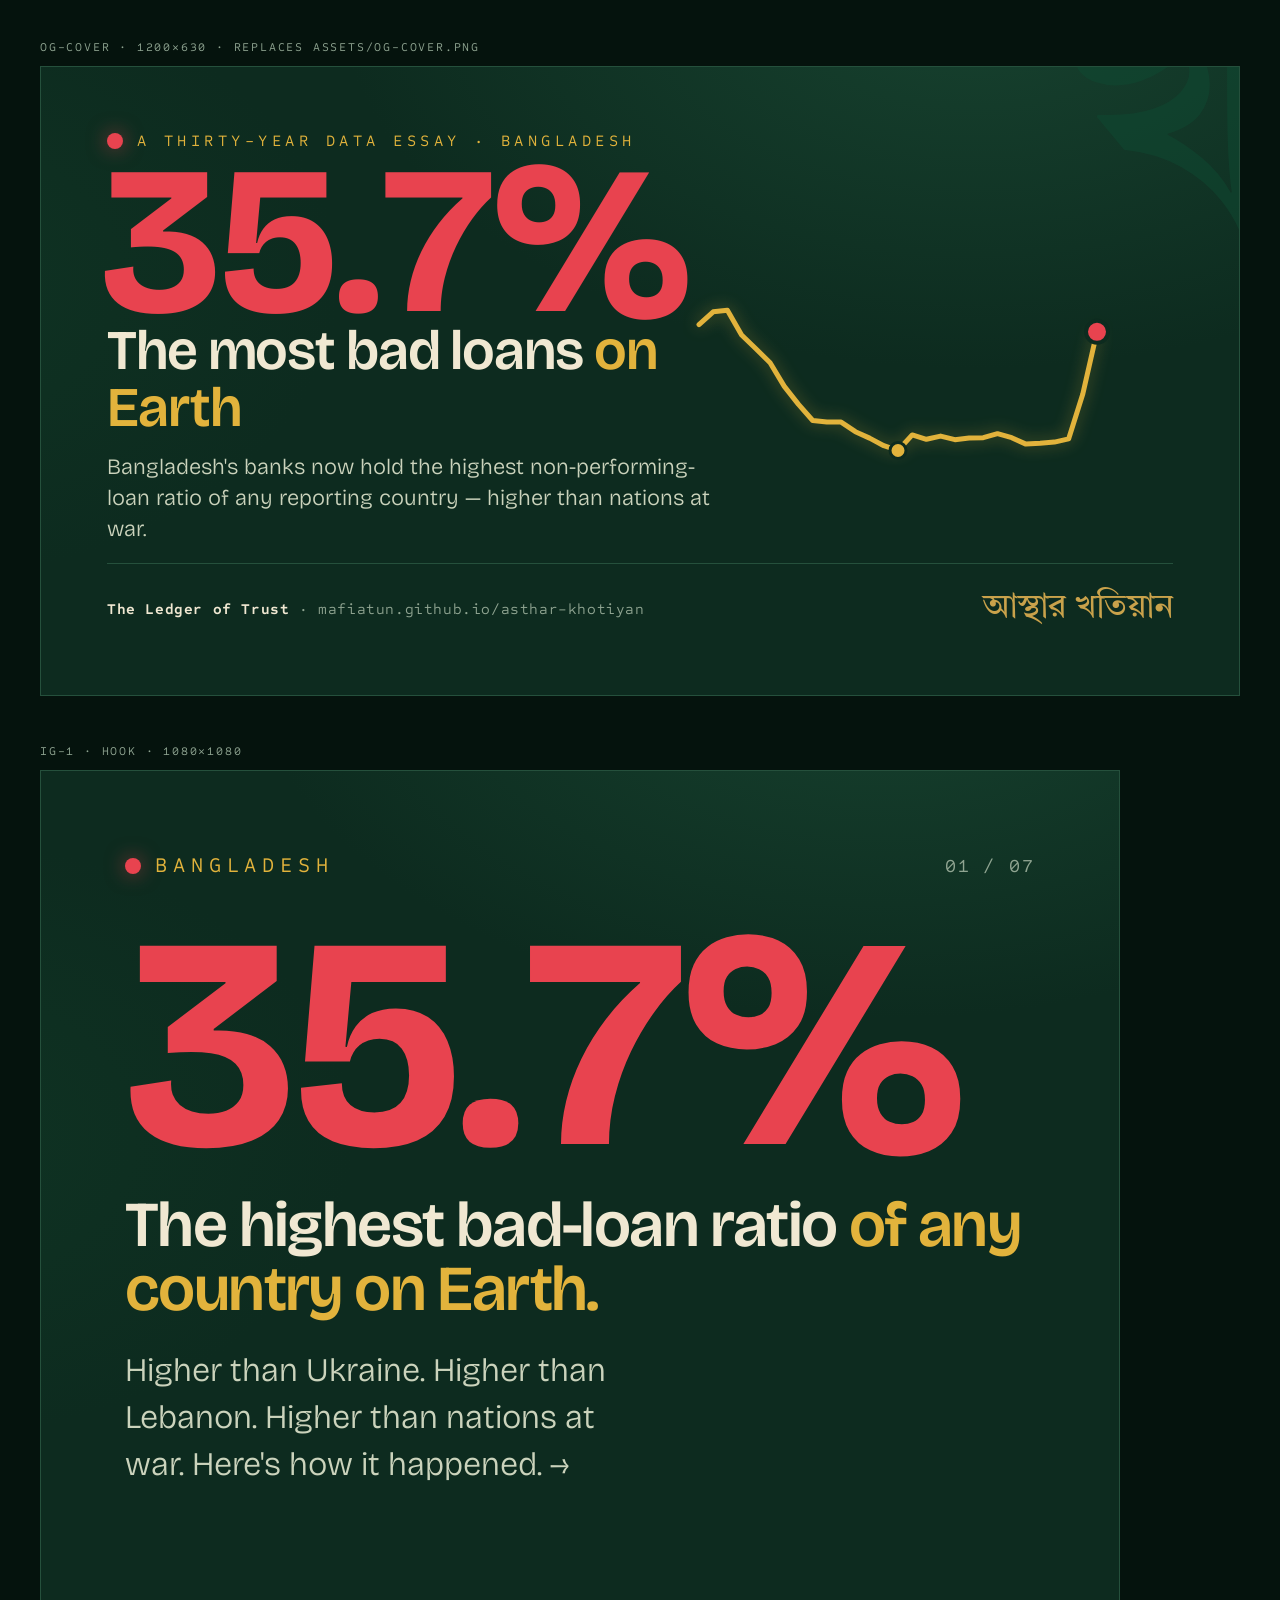
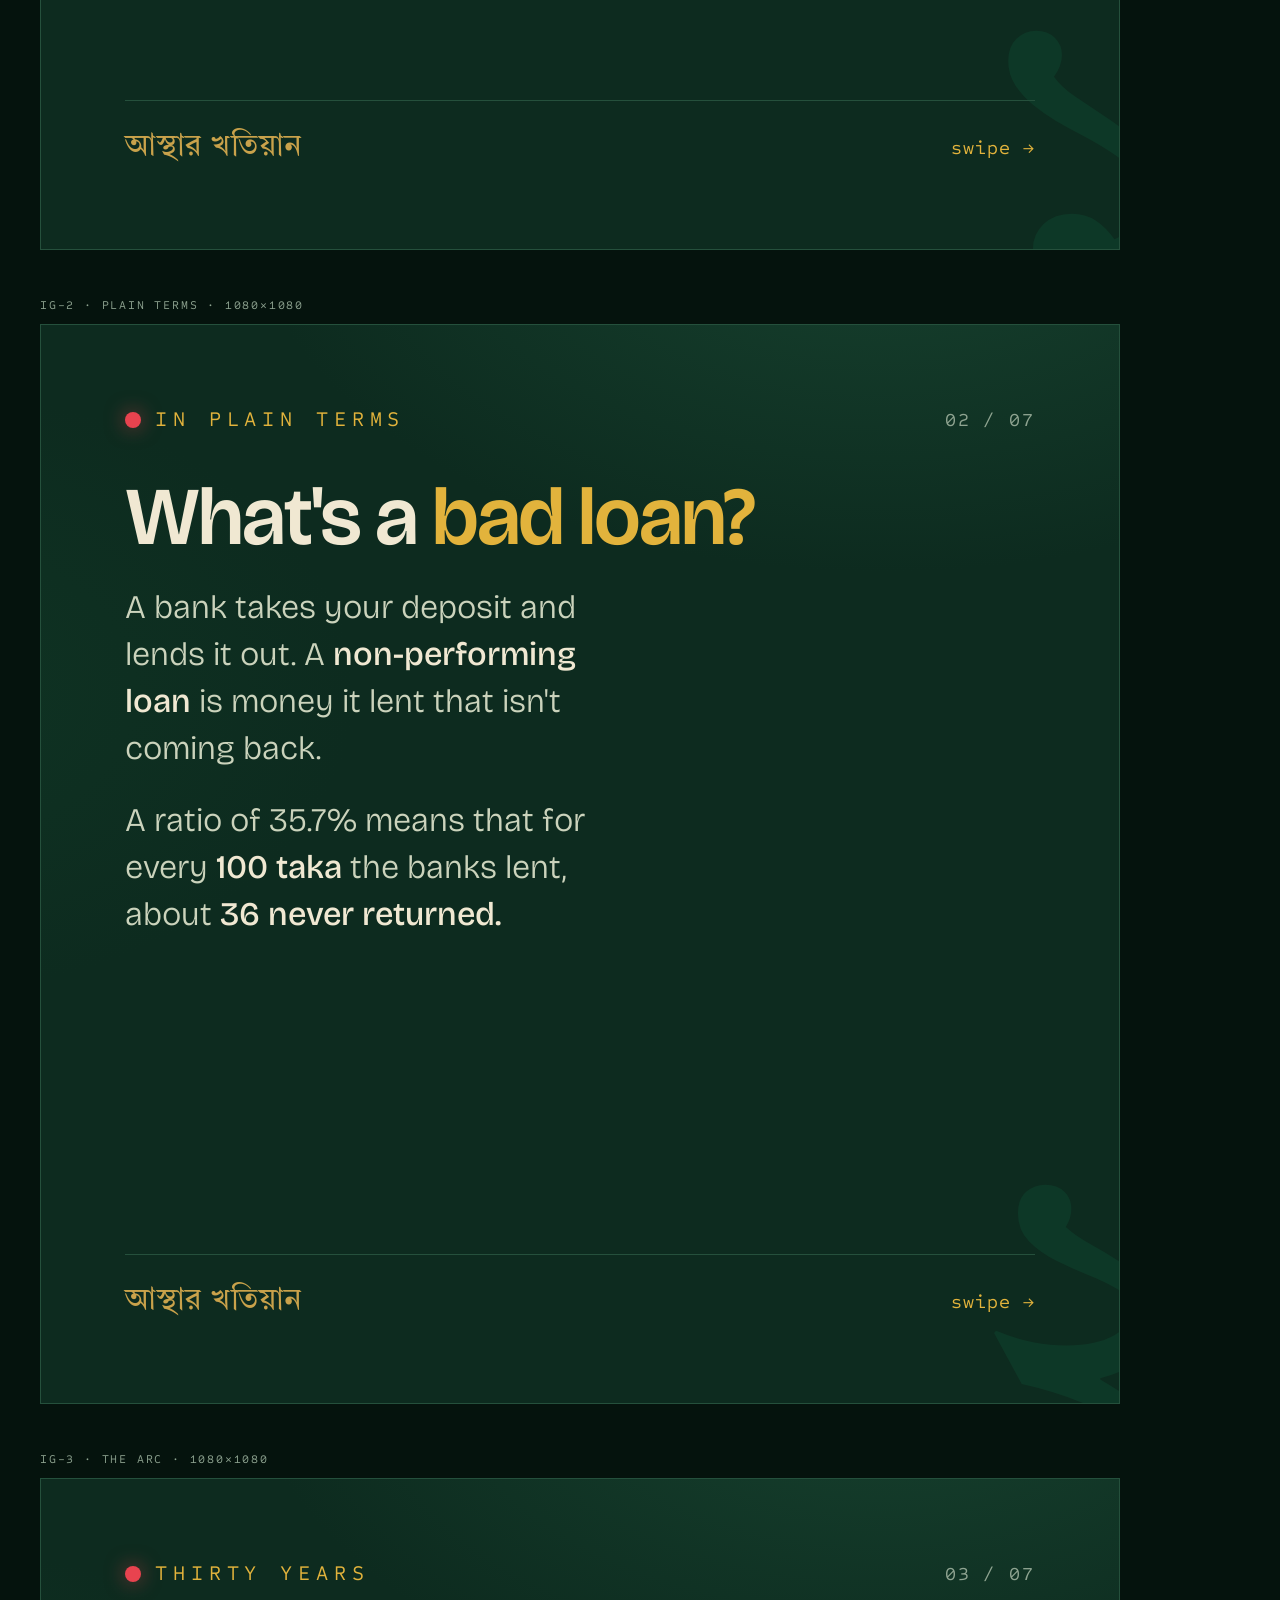
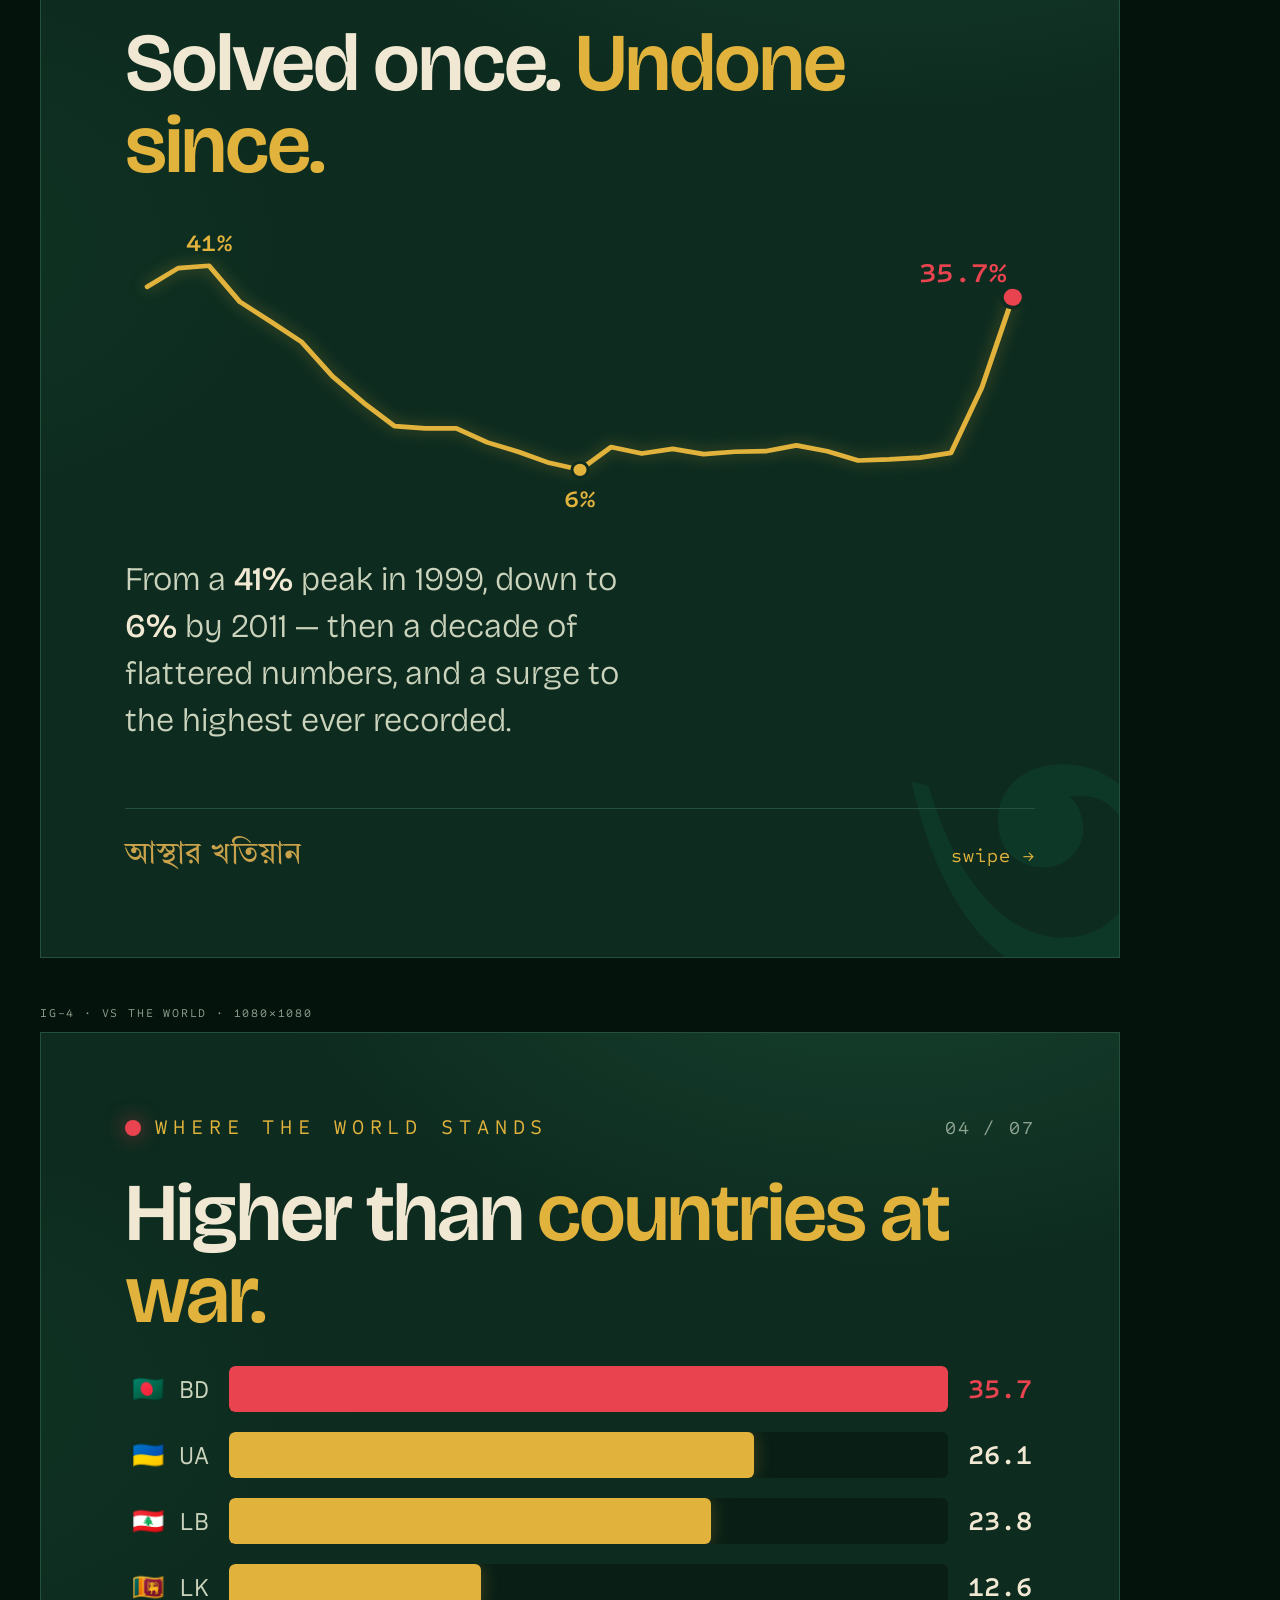
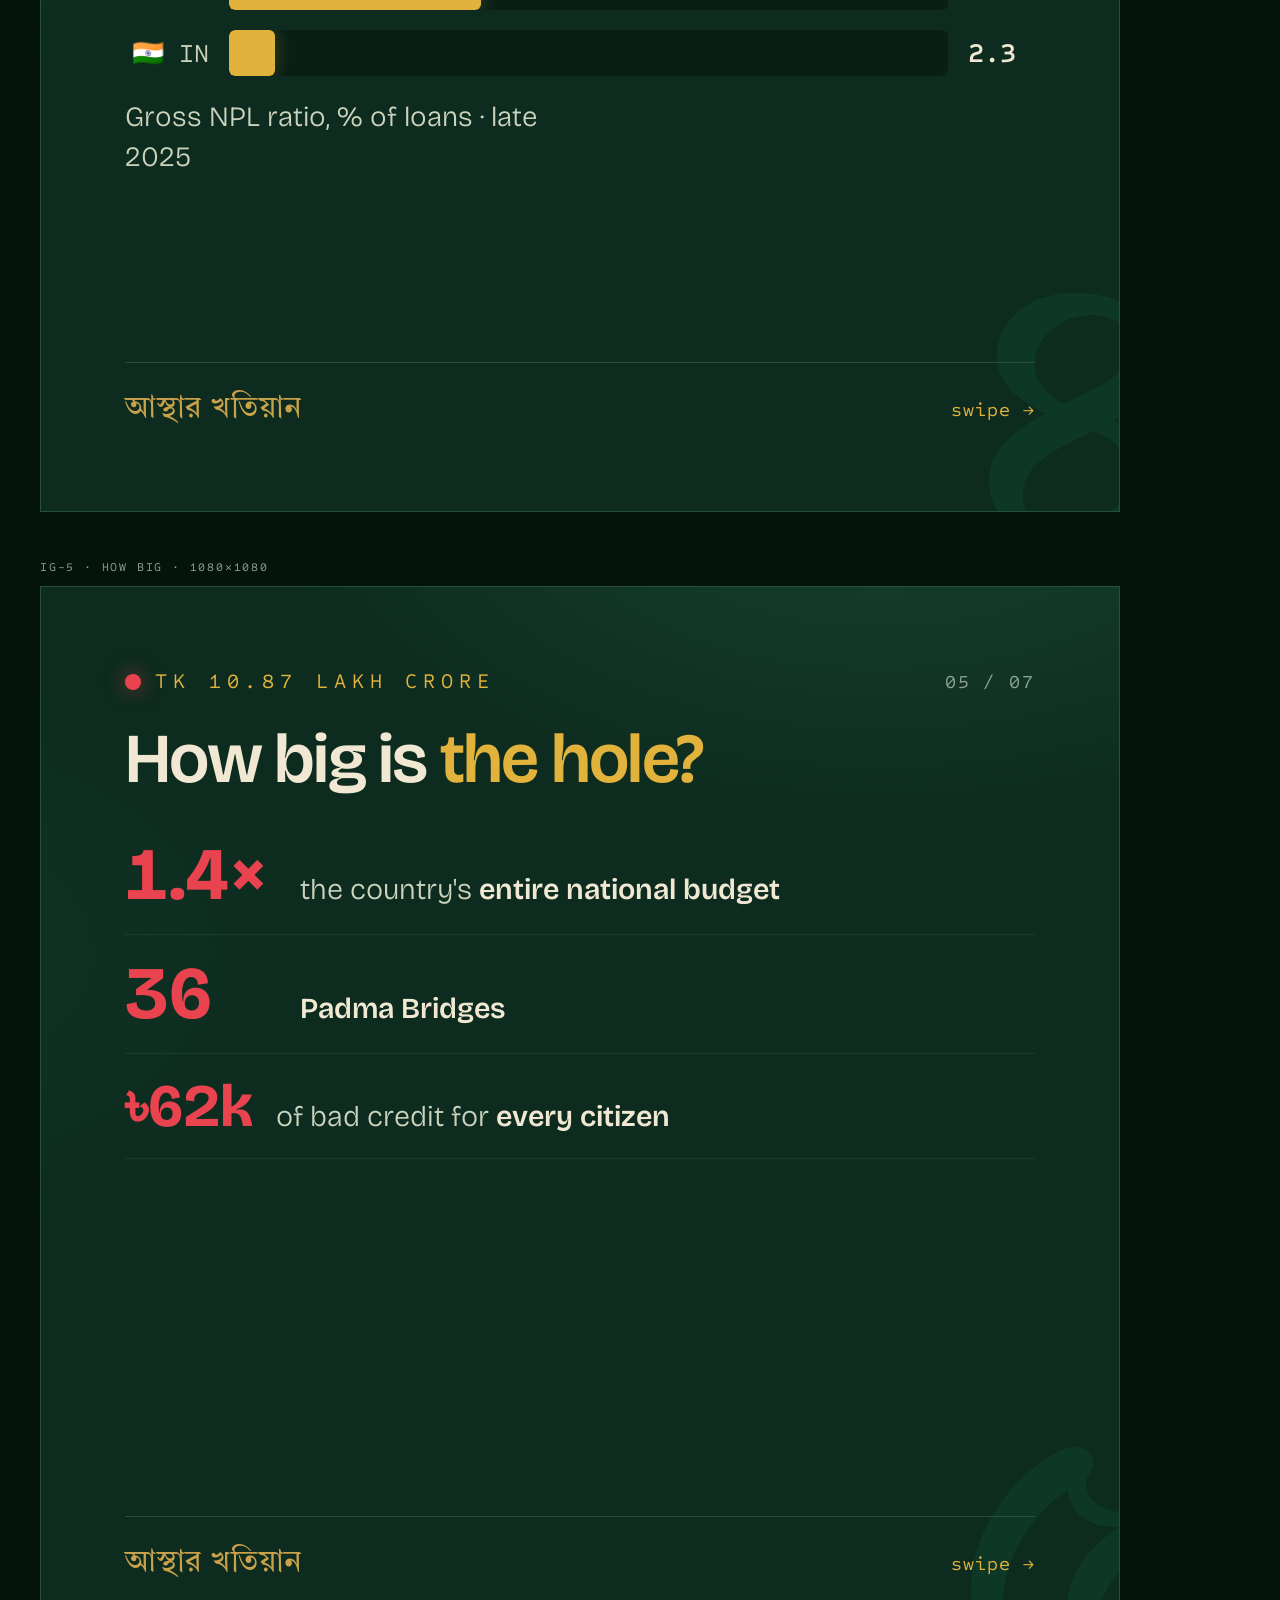
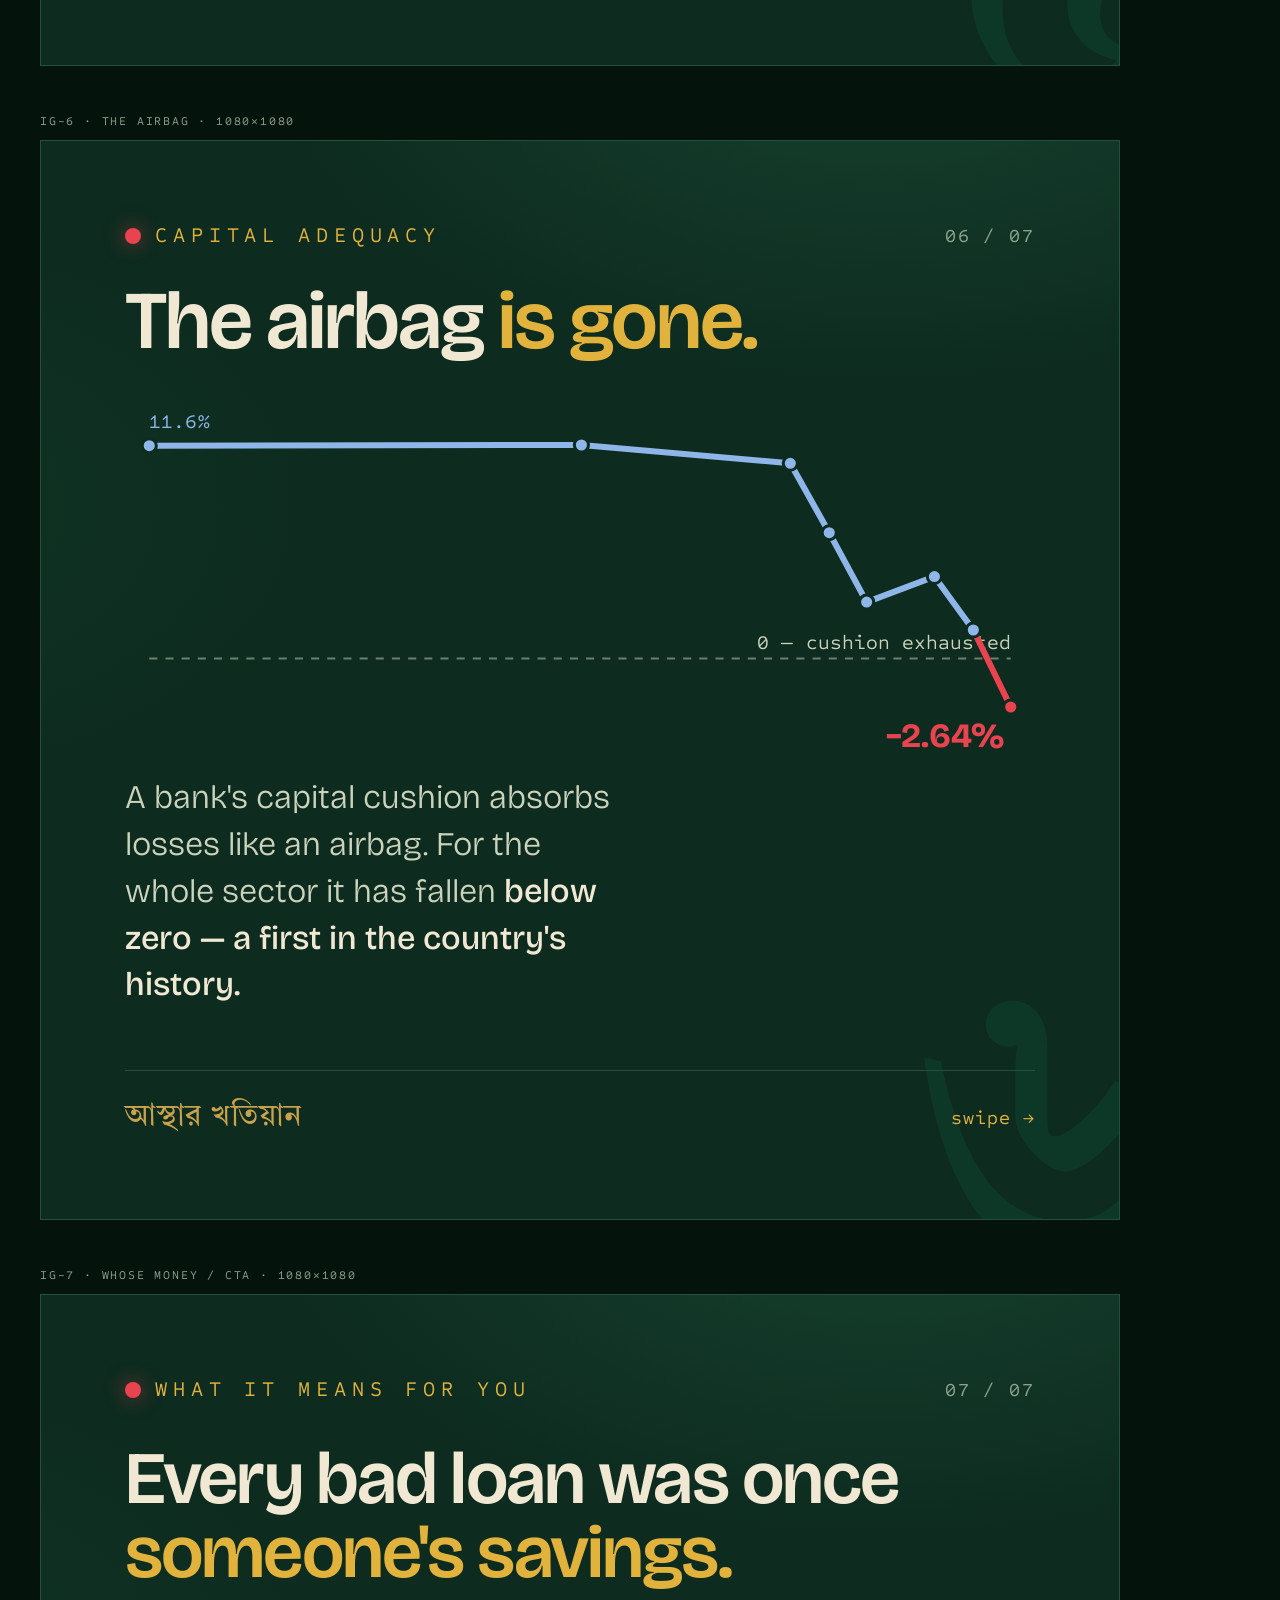
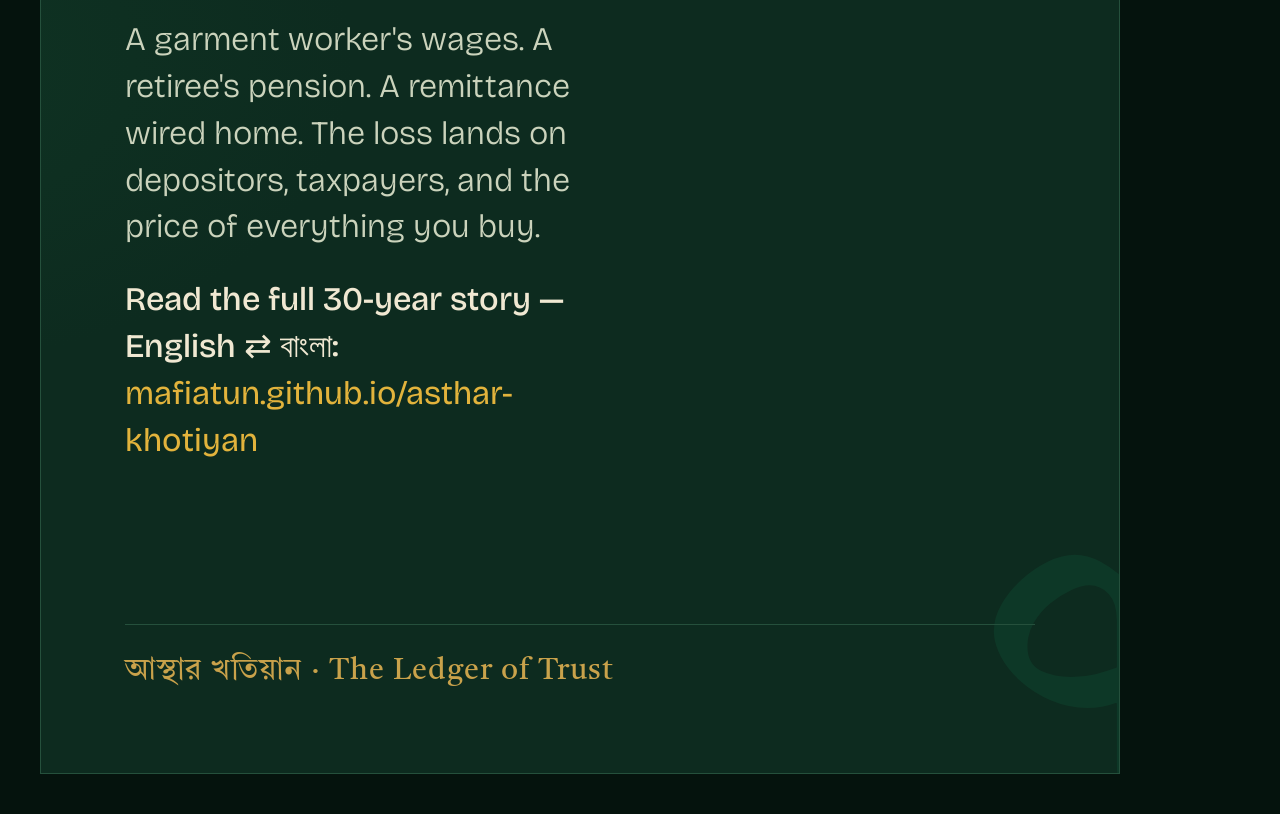
==== social/share-kit.html @ 8d89ab2c "Make the essay shareable: shock hook, human stakes, and a social kit Add a viral top layer over the " ====
<!DOCTYPE html>
<html lang="en">
<head>
<meta charset="UTF-8" />
<meta name="viewport" content="width=device-width, initial-scale=1.0" />
<title>Share kit · The Ledger of Trust</title>
<link rel="preconnect" href="https://fonts.googleapis.com" />
<link rel="preconnect" href="https://fonts.gstatic.com" crossorigin />
<link href="https://fonts.googleapis.com/css2?family=Bricolage+Grotesque:opsz,wght@12..96,300;12..96,400;12..96,500;12..96,600;12..96,700&family=Sometype+Mono:wght@400;500;600&family=Tiro+Bangla&family=Hind+Siliguri:wght@300;400;500;600;700&display=swap" rel="stylesheet" />
<style>
  :root{
    --field:#0D2B1F; --field-2:#0A2318; --field-3:#133A29;
    --hair:#25503C; --hair-2:#1A3C2C;
    --cream:#F0E8D2; --cream-2:#CBD3BC; --dim:#8FA491;
    --gold:#E2B33C; --gold-2:#C9A24B; --red:#E8434F; --red-deep:#C4212F; --blue:#8FB6E8;
  }
  *{box-sizing:border-box;margin:0;padding:0}
  body{background:#05130D;color:var(--cream);font-family:'Bricolage Grotesque',system-ui,sans-serif;padding:40px;display:flex;flex-wrap:wrap;gap:48px;align-items:flex-start}
  .board{display:flex;flex-direction:column;gap:12px}
  .board .cap{font-family:'Sometype Mono',monospace;font-size:12px;letter-spacing:.15em;text-transform:uppercase;color:var(--dim)}

  /* ---- shared card surface ---- */
  .card{
    position:relative;overflow:hidden;color:var(--cream);
    background:
      radial-gradient(1100px 650px at 78% -12%, #17422F 0%, transparent 58%),
      radial-gradient(820px 560px at -12% 34%, #0F3323 0%, transparent 54%),
      var(--field);
    border:1px solid var(--hair);
  }
  .card .bn-ghost{
    position:absolute;font-family:'Tiro Bangla',serif;color:#0F4A32;opacity:.5;
    white-space:nowrap;pointer-events:none;user-select:none;z-index:0;
  }
  .card .inner{position:relative;z-index:1;height:100%;display:flex;flex-direction:column}
  .disc{width:16px;height:16px;border-radius:50%;background:var(--red);box-shadow:0 0 20px rgba(232,67,79,.6);flex:none}
  .kick{font-family:'Sometype Mono',monospace;letter-spacing:.28em;text-transform:uppercase;color:var(--gold);display:flex;align-items:center;gap:14px}
  .brandline{font-family:'Sometype Mono',monospace;color:var(--dim);letter-spacing:.06em}
  .brandline b{color:var(--cream-2);font-weight:500}
  .bn{font-family:'Tiro Bangla',serif;color:var(--gold-2)}
  b.g{color:var(--gold);font-weight:600}
  b.r{color:var(--red);font-weight:600}

  /* ================= OG COVER 1200x630 ================= */
  #og{width:1200px;height:630px;padding:64px 66px}
  #og .bn-ghost{font-size:340px;right:-40px;top:-90px;line-height:1}
  #og .kick{font-size:16px}
  #og .og-num{font-weight:700;font-size:210px;line-height:.82;color:var(--red);font-variant-numeric:tabular-nums;letter-spacing:-.02em;margin:6px 0 -6px -6px}
  #og h1{font-weight:600;font-size:56px;line-height:1.02;letter-spacing:-.02em;max-width:16ch}
  #og h1 em{font-style:normal;color:var(--gold)}
  #og .og-sub{font-size:22px;color:var(--cream-2);font-weight:300;max-width:44ch;margin-top:16px;line-height:1.4}
  #og .og-foot{margin-top:auto;display:flex;align-items:center;justify-content:space-between;gap:20px;padding-top:22px;border-top:1px solid var(--hair)}
  #og .og-foot .l{font-family:'Sometype Mono',monospace;font-size:15px;color:var(--dim);letter-spacing:.04em}
  #og .og-foot .l b{color:var(--cream)}
  #og .og-foot .bn{font-size:34px}

  /* mini sparkline used on OG + a carousel card */
  .spark{width:100%;height:100%}
  .spark .ln{fill:none;stroke:var(--gold);stroke-width:5;stroke-linejoin:round;stroke-linecap:round;filter:drop-shadow(0 0 8px rgba(226,179,60,.4))}
  .spark .pk{fill:var(--red);stroke:var(--field);stroke-width:4}
  .spark .lo{fill:var(--gold);stroke:var(--field);stroke-width:3}
  .spark .plab{font-family:'Sometype Mono',monospace;font-weight:600}

  /* ================= IG CAROUSEL 1080x1080 ================= */
  .sq{width:1080px;height:1080px;padding:82px 84px}
  .sq .inner{gap:0}
  .sq .bn-ghost{font-size:420px;right:-70px;bottom:-140px;line-height:1;opacity:.42}
  .sq .kick{font-size:21px}
  .sq .idx{margin-left:auto;font-family:'Sometype Mono',monospace;font-size:19px;color:var(--dim);letter-spacing:.1em}
  .sq h2{font-weight:600;font-size:82px;line-height:1.0;letter-spacing:-.025em;margin-top:30px}
  .sq h2 em{font-style:normal;color:var(--gold)}
  .sq p{font-size:33px;line-height:1.42;color:var(--cream-2);font-weight:300;margin-top:26px;max-width:24ch}
  .sq p b{color:var(--cream);font-weight:500}
  .sq .foot{margin-top:auto;display:flex;align-items:center;gap:16px;padding-top:26px;border-top:1px solid var(--hair);font-family:'Sometype Mono',monospace;font-size:19px;color:var(--dim);letter-spacing:.05em}
  .sq .foot .bn{font-family:'Tiro Bangla',serif;font-size:30px;color:var(--gold-2)}
  .sq .foot .sw{margin-left:auto;color:var(--gold)}
  .huge{font-weight:700;font-variant-numeric:tabular-nums;color:var(--red);line-height:.85;letter-spacing:-.02em}

  /* stat rows for the "how big" + bars cards */
  .statrow{display:flex;align-items:baseline;gap:22px;padding:22px 0;border-bottom:1px solid var(--hair-2)}
  .statrow .v{font-weight:700;font-size:74px;color:var(--red);font-variant-numeric:tabular-nums;line-height:1;min-width:3.4ch}
  .statrow .t{font-size:29px;color:var(--cream-2);line-height:1.3;font-weight:300}
  .statrow .t b{color:var(--cream);font-weight:600}

  .bars{margin-top:30px;display:flex;flex-direction:column;gap:20px}
  .bar{display:flex;align-items:center;gap:20px}
  .bar .nm{width:5.6ch;font-family:'Sometype Mono',monospace;font-size:26px;color:var(--cream-2);text-align:right}
  .bar .track{flex:1;height:46px;background:rgba(0,0,0,.28);border-radius:6px;overflow:hidden}
  .bar .fill{display:block;height:100%;border-radius:6px;background:var(--gold);box-shadow:0 0 18px rgba(226,179,60,.25)}
  .bar.bd .fill{background:var(--red);box-shadow:0 0 20px rgba(232,67,79,.4)}
  .bar .pv{font-family:'Sometype Mono',monospace;font-weight:600;font-size:28px;width:4.2ch}
  .bar.bd .pv{color:var(--red)}

  /* CRAR "airbag" card */
  .crar-wrap{margin-top:34px;position:relative;height:360px}
  .crar-wrap svg{width:100%;height:100%}
  .crar-wrap .zl{stroke:var(--cream-2);stroke-width:2;stroke-dasharray:8 8;opacity:.5}
  .crar-wrap .cl{fill:none;stroke:var(--blue);stroke-width:6;stroke-linejoin:round;stroke-linecap:round}
  .crar-wrap .neg{fill:none;stroke:var(--red);stroke-width:6;stroke-linejoin:round;stroke-linecap:round}
  .crar-wrap .d{fill:var(--blue);stroke:var(--field);stroke-width:3}
  .crar-wrap .dn{fill:var(--red);stroke:var(--field);stroke-width:3}
</style>
</head>
<body>

<!-- ============================ OG COVER ============================ -->
<div class="board">
  <div class="cap">og-cover · 1200×630 · replaces assets/og-cover.png</div>
  <div class="card" id="og">
    <div class="bn-ghost" aria-hidden="true">খ</div>
    <div class="inner">
      <div class="kick"><span class="disc"></span>A thirty-year data essay · Bangladesh</div>
      <div class="og-num">35.7%</div>
      <h1>The most bad loans <em>on Earth</em></h1>
      <div class="og-sub">Bangladesh's banks now hold the highest non-performing-loan ratio of any reporting country — higher than nations at war.</div>
      <div style="position:absolute;right:60px;top:150px;width:430px;height:210px">
        <svg class="spark" id="ogspark" viewBox="0 0 430 210" preserveAspectRatio="none"></svg>
      </div>
      <div class="og-foot">
        <div class="l"><b>The Ledger of Trust</b> · mafiatun.github.io/asthar-khotiyan</div>
        <div class="bn">আস্থার খতিয়ান</div>
      </div>
    </div>
  </div>
</div>

<!-- ============================ IG CAROUSEL ============================ -->
<!-- 1 · HOOK -->
<div class="board">
  <div class="cap">ig-1 · hook · 1080×1080</div>
  <div class="card sq" data-ig="1">
    <div class="bn-ghost" aria-hidden="true">১</div>
    <div class="inner">
      <div class="kick"><span class="disc"></span>Bangladesh<span class="idx">01 / 07</span></div>
      <div class="huge" style="font-size:300px;margin-top:40px">35.7%</div>
      <h2 style="font-size:64px;margin-top:20px">The highest bad-loan ratio <em>of any country on Earth.</em></h2>
      <p>Higher than Ukraine. Higher than Lebanon. Higher than nations at war. Here's how it happened. →</p>
      <div class="foot"><span class="bn">আস্থার খতিয়ান</span><span class="sw">swipe →</span></div>
    </div>
  </div>
</div>

<!-- 2 · WHAT IS IT -->
<div class="board">
  <div class="cap">ig-2 · plain terms · 1080×1080</div>
  <div class="card sq" data-ig="2">
    <div class="bn-ghost" aria-hidden="true">২</div>
    <div class="inner">
      <div class="kick"><span class="disc"></span>In plain terms<span class="idx">02 / 07</span></div>
      <h2 style="margin-top:44px">What's a <em>bad loan?</em></h2>
      <p>A bank takes your deposit and lends it out. A <b>non-performing loan</b> is money it lent that isn't coming back.</p>
      <p>A ratio of 35.7% means that for every <b>100 taka</b> the banks lent, about <b>36 never returned.</b></p>
      <div class="foot"><span class="bn">আস্থার খতিয়ান</span><span class="sw">swipe →</span></div>
    </div>
  </div>
</div>

<!-- 3 · THE 30-YEAR ARC -->
<div class="board">
  <div class="cap">ig-3 · the arc · 1080×1080</div>
  <div class="card sq" data-ig="3">
    <div class="bn-ghost" aria-hidden="true">৩</div>
    <div class="inner">
      <div class="kick"><span class="disc"></span>Thirty years<span class="idx">03 / 07</span></div>
      <h2 style="margin-top:36px">Solved once. <em>Undone since.</em></h2>
      <div style="margin-top:40px;height:300px">
        <svg class="spark" id="igspark" viewBox="0 0 900 320" preserveAspectRatio="none"></svg>
      </div>
      <p style="margin-top:30px">From a <b>41%</b> peak in 1999, down to <b>6%</b> by 2011 — then a decade of flattered numbers, and a surge to the highest ever recorded.</p>
      <div class="foot"><span class="bn">আস্থার খতিয়ান</span><span class="sw">swipe →</span></div>
    </div>
  </div>
</div>

<!-- 4 · WORSE THAN WAR -->
<div class="board">
  <div class="cap">ig-4 · vs the world · 1080×1080</div>
  <div class="card sq" data-ig="4">
    <div class="bn-ghost" aria-hidden="true">৪</div>
    <div class="inner">
      <div class="kick"><span class="disc"></span>Where the world stands<span class="idx">04 / 07</span></div>
      <h2 style="margin-top:32px">Higher than <em>countries at war.</em></h2>
      <div class="bars">
        <div class="bar bd"><span class="nm">🇧🇩 BD</span><span class="track"><span class="fill" style="width:100%"></span></span><span class="pv">35.7</span></div>
        <div class="bar"><span class="nm">🇺🇦 UA</span><span class="track"><span class="fill" style="width:73%"></span></span><span class="pv">26.1</span></div>
        <div class="bar"><span class="nm">🇱🇧 LB</span><span class="track"><span class="fill" style="width:67%"></span></span><span class="pv">23.8</span></div>
        <div class="bar"><span class="nm">🇱🇰 LK</span><span class="track"><span class="fill" style="width:35%"></span></span><span class="pv">12.6</span></div>
        <div class="bar"><span class="nm">🇮🇳 IN</span><span class="track"><span class="fill" style="width:6.4%"></span></span><span class="pv">2.3</span></div>
      </div>
      <p style="margin-top:22px;font-size:28px">Gross NPL ratio, % of loans · late 2025</p>
      <div class="foot"><span class="bn">আস্থার খতিয়ান</span><span class="sw">swipe →</span></div>
    </div>
  </div>
</div>

<!-- 5 · HOW BIG -->
<div class="board">
  <div class="cap">ig-5 · how big · 1080×1080</div>
  <div class="card sq" data-ig="5">
    <div class="bn-ghost" aria-hidden="true">৫</div>
    <div class="inner">
      <div class="kick"><span class="disc"></span>Tk 10.87 lakh crore<span class="idx">05 / 07</span></div>
      <h2 style="margin-top:30px;font-size:70px">How big is <em>the hole?</em></h2>
      <div style="margin-top:22px">
        <div class="statrow"><span class="v">1.4×</span><span class="t">the country's <b>entire national budget</b></span></div>
        <div class="statrow"><span class="v">36</span><span class="t"><b>Padma Bridges</b></span></div>
        <div class="statrow"><span class="v" style="font-size:60px">৳62k</span><span class="t">of bad credit for <b>every citizen</b></span></div>
      </div>
      <div class="foot"><span class="bn">আস্থার খতিয়ান</span><span class="sw">swipe →</span></div>
    </div>
  </div>
</div>

<!-- 6 · THE AIRBAG -->
<div class="board">
  <div class="cap">ig-6 · the airbag · 1080×1080</div>
  <div class="card sq" data-ig="6">
    <div class="bn-ghost" aria-hidden="true">৬</div>
    <div class="inner">
      <div class="kick"><span class="disc"></span>Capital adequacy<span class="idx">06 / 07</span></div>
      <h2 style="margin-top:32px">The airbag <em>is gone.</em></h2>
      <div class="crar-wrap"><svg id="crar" viewBox="0 0 900 360" preserveAspectRatio="none"></svg></div>
      <p style="margin-top:18px">A bank's capital cushion absorbs losses like an airbag. For the whole sector it has fallen <b>below zero — a first in the country's history.</b></p>
      <div class="foot"><span class="bn">আস্থার খতিয়ান</span><span class="sw">swipe →</span></div>
    </div>
  </div>
</div>

<!-- 7 · WHOSE MONEY + CTA -->
<div class="board">
  <div class="cap">ig-7 · whose money / CTA · 1080×1080</div>
  <div class="card sq" data-ig="7">
    <div class="bn-ghost" aria-hidden="true">৭</div>
    <div class="inner">
      <div class="kick"><span class="disc"></span>What it means for you<span class="idx">07 / 07</span></div>
      <h2 style="margin-top:40px;font-size:74px">Every bad loan was once <em>someone's savings.</em></h2>
      <p>A garment worker's wages. A retiree's pension. A remittance wired home. The loss lands on depositors, taxpayers, and the price of everything you buy.</p>
      <p style="color:var(--gold);font-weight:400"><b class="g">Read the full 30-year story — English ⇄ বাংলা:</b><br>mafiatun.github.io/asthar-khotiyan</p>
      <div class="foot"><span class="bn">আস্থার খতিয়ান · The Ledger of Trust</span></div>
    </div>
  </div>
</div>

<script>
// Real NPL series (year, gross NPL %). Dec values; 2025 uses the Sep peak for the spike.
const SERIES=[[1997,37.5],[1998,40.7],[1999,41.1],[2000,34.9],[2001,31.5],[2002,28.0],[2003,22.1],[2004,17.6],[2005,13.6],[2006,13.2],[2007,13.2],[2008,10.8],[2009,9.2],[2010,7.3],[2011,6.1],[2012,10.0],[2013,8.9],[2014,9.7],[2015,8.8],[2016,9.2],[2017,9.3],[2018,10.3],[2019,9.3],[2020,7.7],[2021,7.9],[2022,8.2],[2023,9.0],[2024,20.2],[2025,35.7]];
const CRAR=[[2020,11.6],[2023,11.64],[2024.45,10.64],[2024.72,6.86],[2024.98,3.08],[2025.45,4.47],[2025.72,1.56],[2025.98,-2.64]];

function drawSpark(id,w,h,{pad=10,showLabels=true}={}){
  const svg=document.getElementById(id); if(!svg)return;
  const xs=SERIES.map(d=>d[0]),ys=SERIES.map(d=>d[1]);
  const x0=Math.min(...xs),x1=Math.max(...xs),ymax=Math.max(...ys);
  const X=v=>pad+(v-x0)/(x1-x0)*(w-2*pad);
  const Y=v=>h-pad-(v/ (ymax*1.08))*(h-2*pad);
  const d=SERIES.map((p,i)=>(i?'L':'M')+X(p[0]).toFixed(1)+' '+Y(p[1]).toFixed(1)).join(' ');
  let el=`<path class="ln" d="${d}"/>`;
  // low point 2011 (6.1) and peak 2025 (35.7)
  const lo=SERIES.find(p=>p[0]===2011),pk=SERIES[SERIES.length-1];
  el+=`<circle class="lo" cx="${X(lo[0]).toFixed(1)}" cy="${Y(lo[1]).toFixed(1)}" r="8"/>`;
  el+=`<circle class="pk" cx="${X(pk[0]).toFixed(1)}" cy="${Y(pk[1]).toFixed(1)}" r="11"/>`;
  if(showLabels){
    el+=`<text class="plab" x="${X(1999)}" y="${Y(41.1)-16}" fill="#E2B33C" font-size="26" text-anchor="middle">41%</text>`;
    el+=`<text class="plab" x="${X(2011)}" y="${Y(6.1)+40}" fill="#E2B33C" font-size="26" text-anchor="middle">6%</text>`;
    el+=`<text class="plab" x="${X(2025)-6}" y="${Y(35.7)-16}" fill="#E8434F" font-size="30" text-anchor="end">35.7%</text>`;
  }
  svg.innerHTML=el;
}
function drawCrar(){
  const svg=document.getElementById('crar'); if(!svg)return;
  const w=900,h=360,pad=24;
  const xs=CRAR.map(d=>d[0]);const x0=Math.min(...xs),x1=Math.max(...xs);
  const ymin=-4,ymax=13;
  const X=v=>pad+(v-x0)/(x1-x0)*(w-2*pad);
  const Y=v=>pad+(ymax-v)/(ymax-ymin)*(h-2*pad);
  const zeroY=Y(0);
  let el=`<line class="zl" x1="${pad}" y1="${zeroY}" x2="${w-pad}" y2="${zeroY}"/>`;
  el+=`<text x="${w-pad}" y="${zeroY-10}" fill="#CBD3BC" font-family="'Sometype Mono',monospace" font-size="20" text-anchor="end">0 — cushion exhausted</text>`;
  // split path at zero-crossing: positive (blue) then negative (red)
  const posPts=[],allPts=CRAR.map(d=>[X(d[0]),Y(d[1]),d[1]]);
  const dPos=allPts.filter(p=>p[2]>=0).map((p,i)=>(i?'L':'M')+p[0].toFixed(1)+' '+p[1].toFixed(1)).join(' ');
  el+=`<path class="cl" d="${dPos}"/>`;
  // connector + negative segment (last two points)
  const last2=allPts.slice(-2);
  el+=`<path class="neg" d="M${last2[0][0].toFixed(1)} ${last2[0][1].toFixed(1)} L${last2[1][0].toFixed(1)} ${last2[1][1].toFixed(1)}"/>`;
  allPts.forEach(p=>{ el+=`<circle class="${p[2]<0?'dn':'d'}" cx="${p[0].toFixed(1)}" cy="${p[1].toFixed(1)}" r="7"/>`; });
  const end=allPts[allPts.length-1];
  el+=`<text x="${end[0]-6}" y="${end[1]+40}" fill="#E8434F" font-family="'Bricolage Grotesque'" font-weight="700" font-size="34" text-anchor="end">−2.64%</text>`;
  el+=`<text x="${allPts[0][0]}" y="${allPts[0][1]-18}" fill="#8FB6E8" font-family="'Sometype Mono',monospace" font-size="20">11.6%</text>`;
  svg.innerHTML=el;
}
drawSpark('ogspark',430,210,{pad:16,showLabels:false});
drawSpark('igspark',900,320,{pad:22,showLabels:true});
drawCrar();
</script>
</body>
</html>
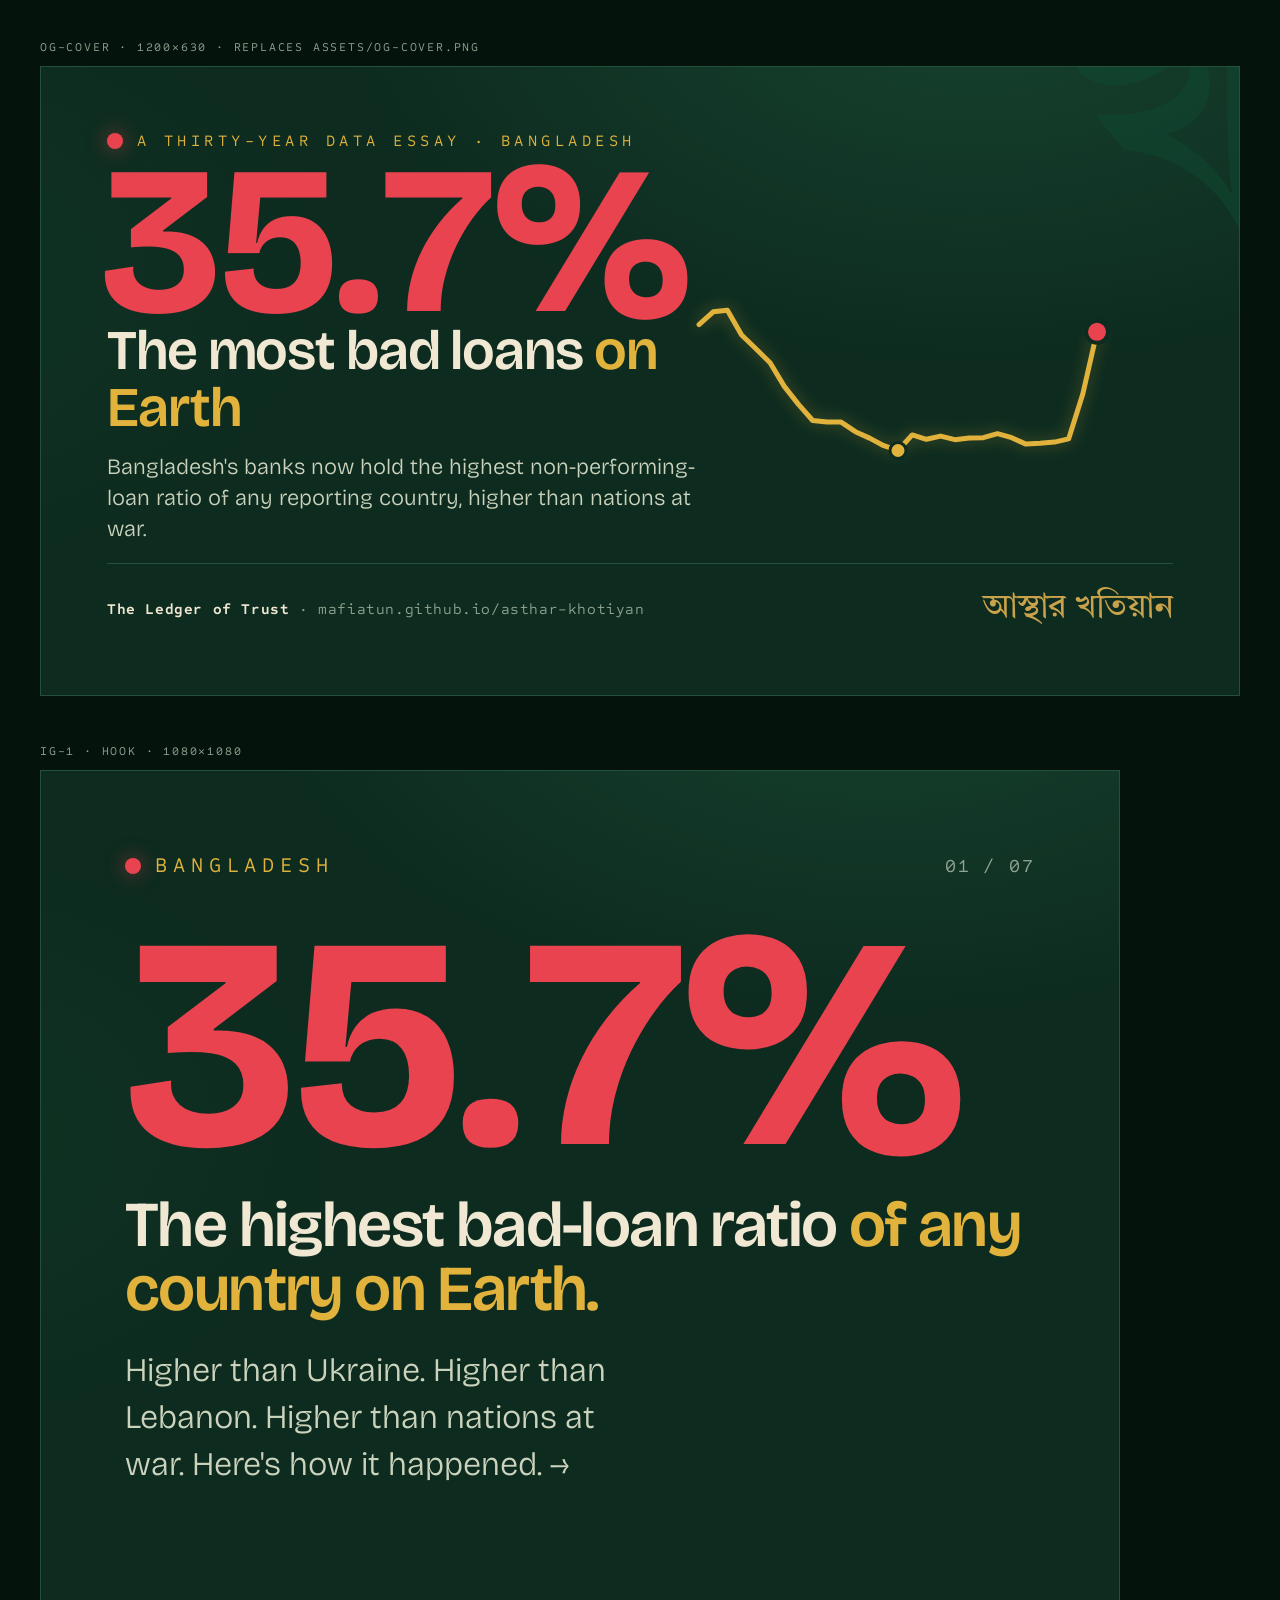
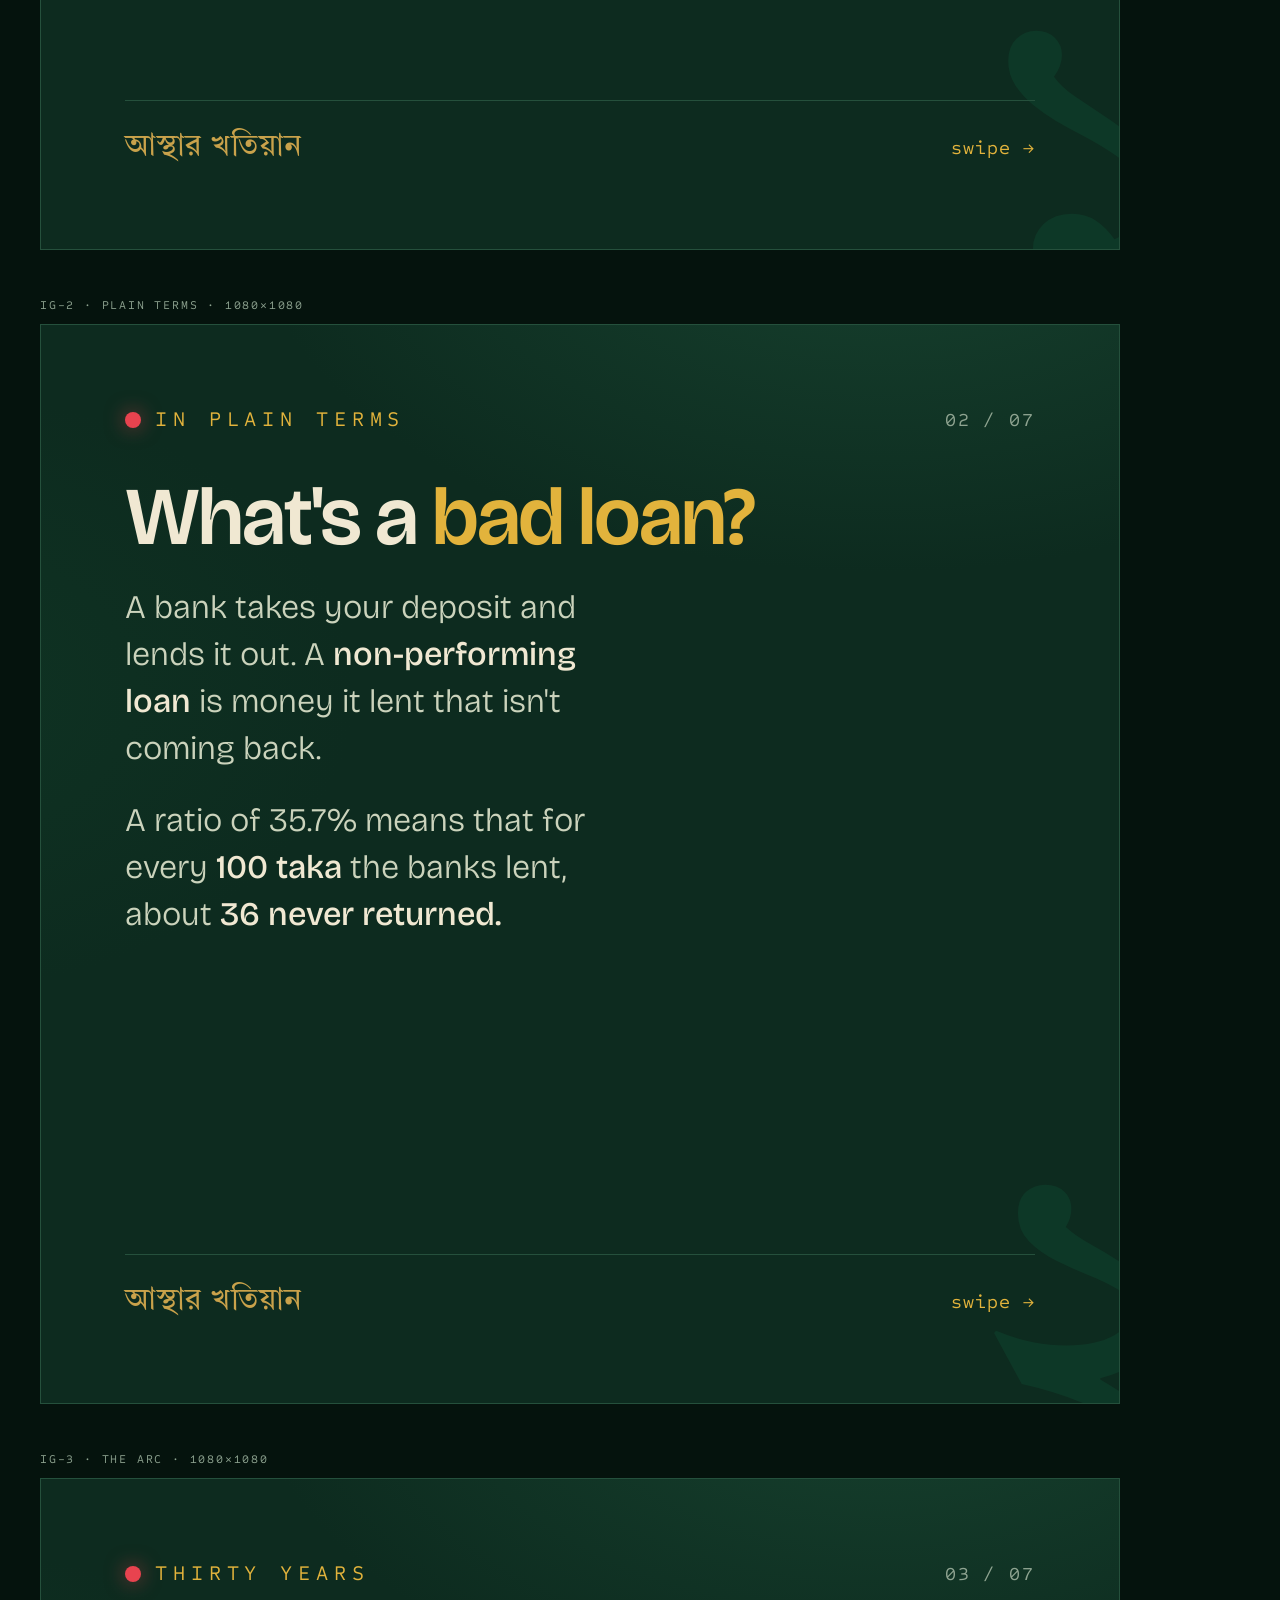
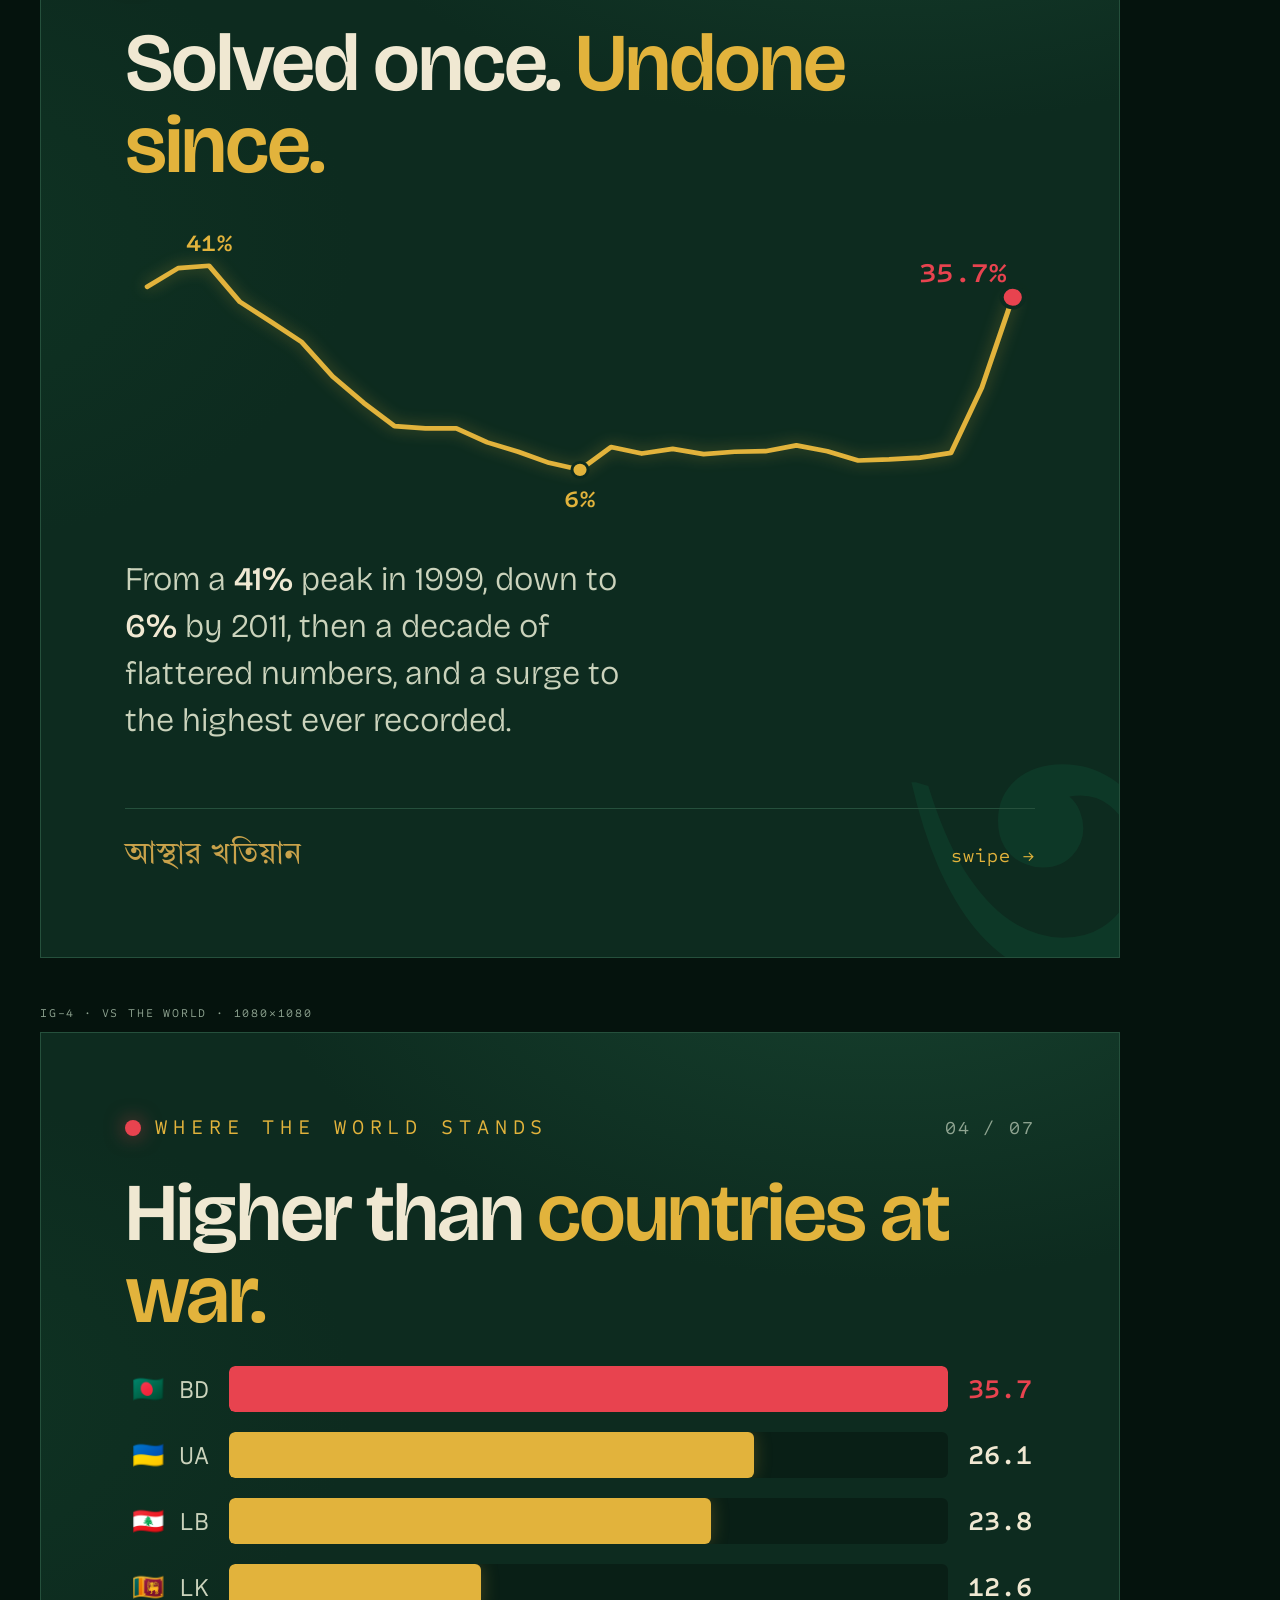
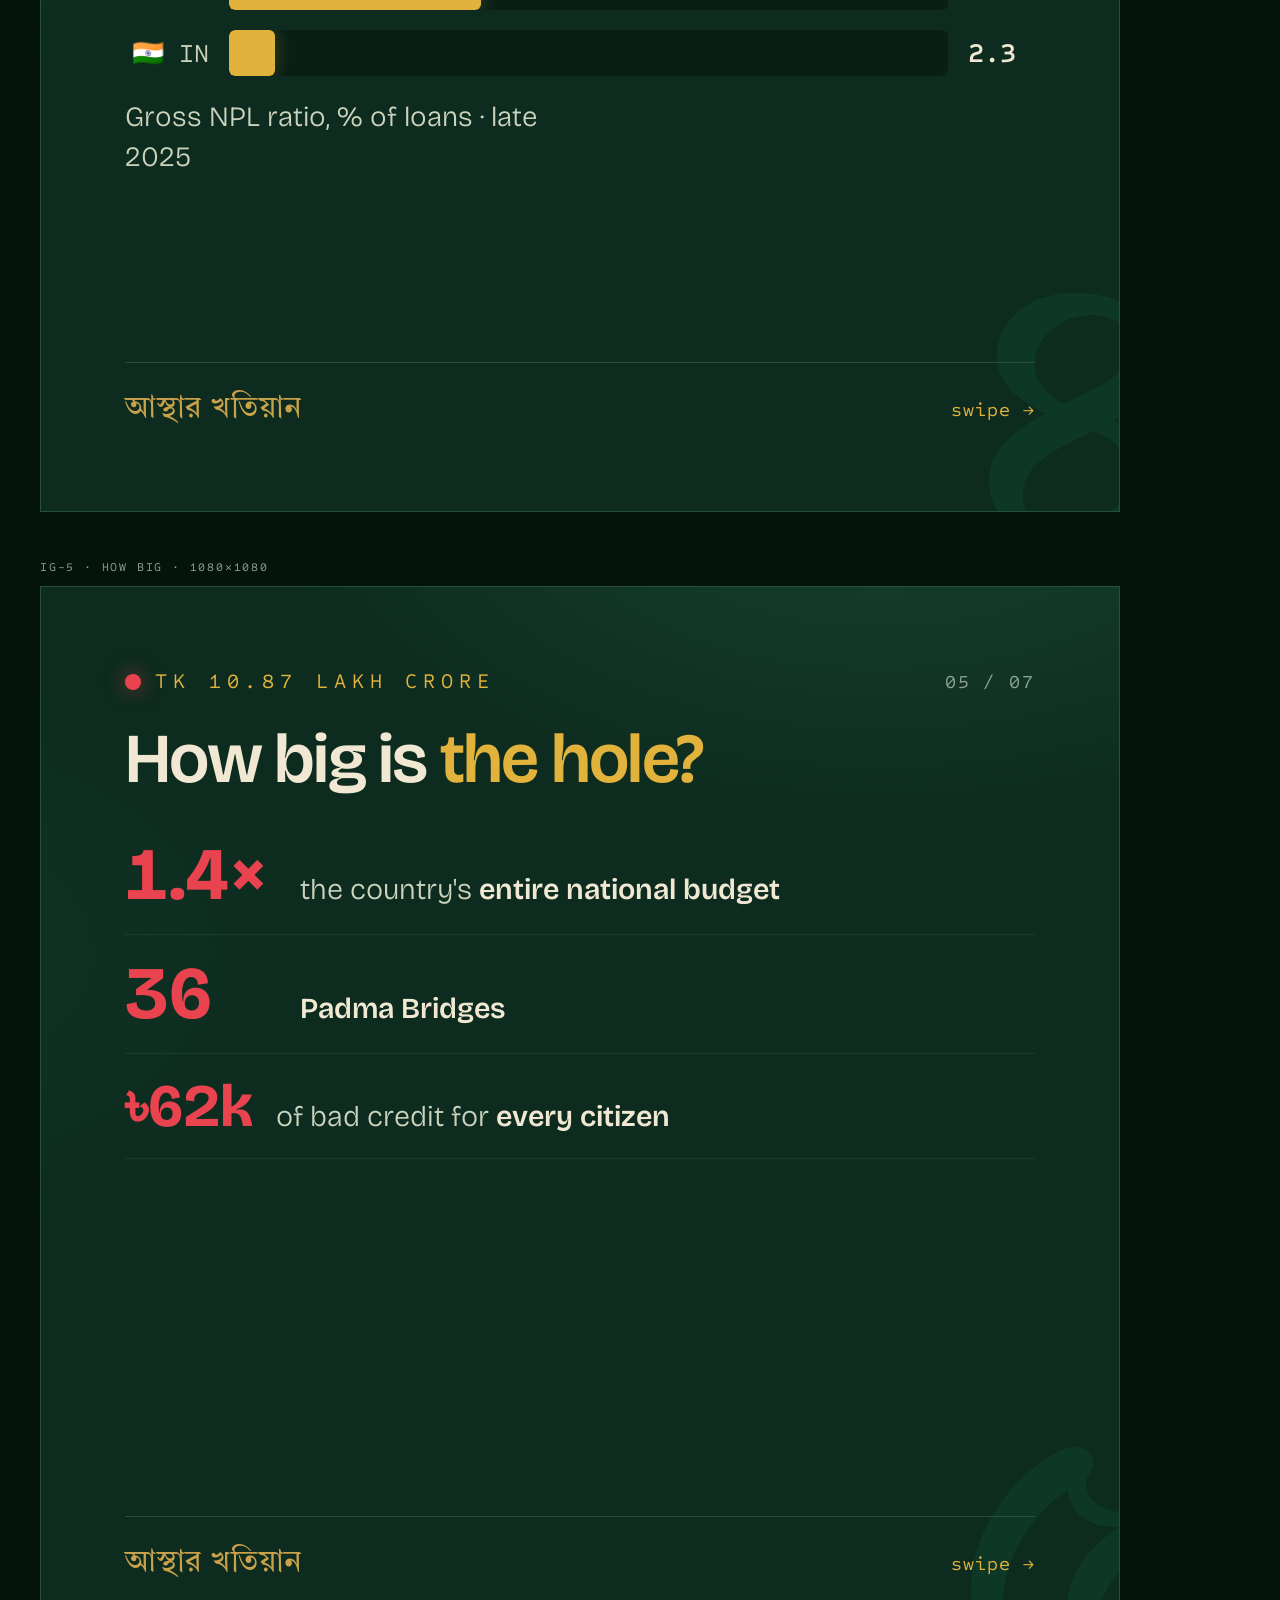
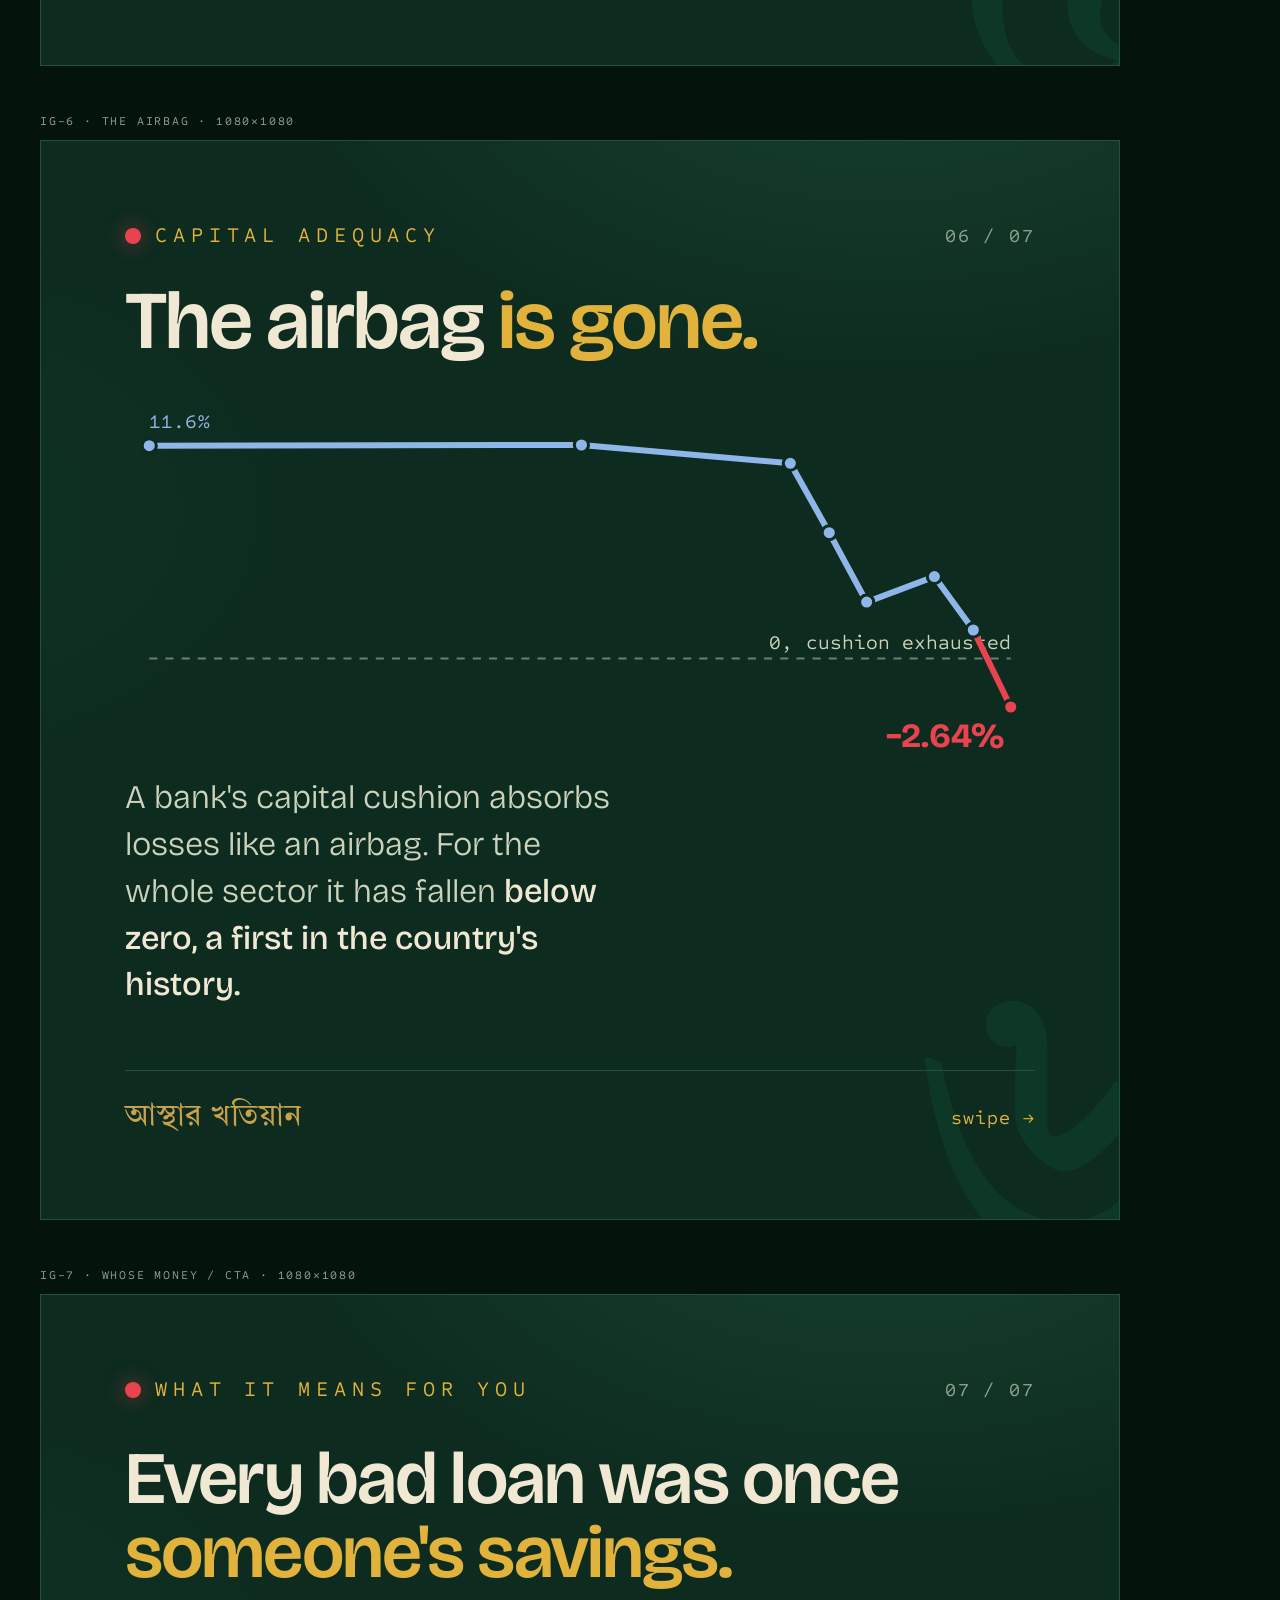
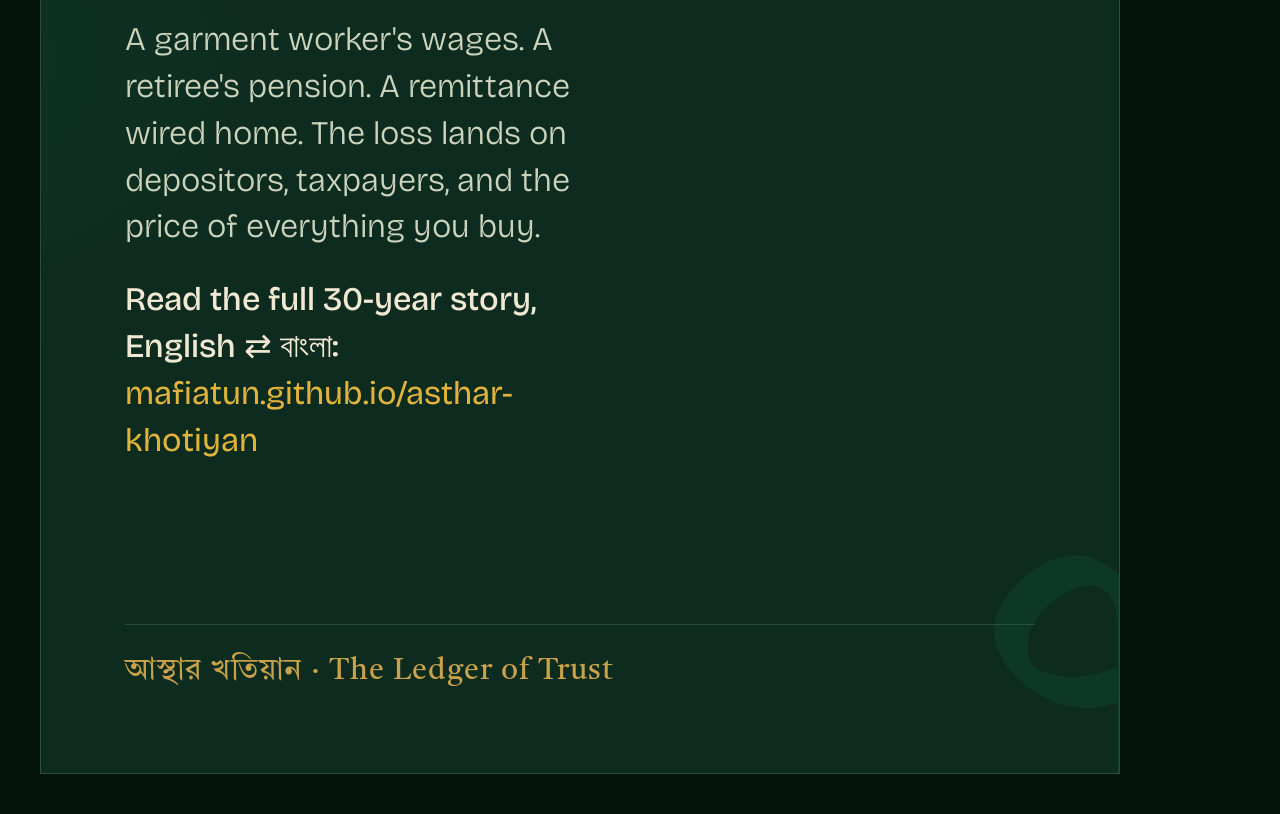
==== commit af932f99: "Bangla-first OG cover, README refresh, and punctuation cleanup New 1200x630 night-ledger cover (gold" ====
--- a/social/share-kit.html
+++ b/social/share-kit.html
@@ -112,7 +112,7 @@
       <div class="kick"><span class="disc"></span>A thirty-year data essay · Bangladesh</div>
       <div class="og-num">35.7%</div>
       <h1>The most bad loans <em>on Earth</em></h1>
-      <div class="og-sub">Bangladesh's banks now hold the highest non-performing-loan ratio of any reporting country — higher than nations at war.</div>
+      <div class="og-sub">Bangladesh's banks now hold the highest non-performing-loan ratio of any reporting country, higher than nations at war.</div>
       <div style="position:absolute;right:60px;top:150px;width:430px;height:210px">
         <svg class="spark" id="ogspark" viewBox="0 0 430 210" preserveAspectRatio="none"></svg>
       </div>
@@ -166,7 +166,7 @@
       <div style="margin-top:40px;height:300px">
         <svg class="spark" id="igspark" viewBox="0 0 900 320" preserveAspectRatio="none"></svg>
       </div>
-      <p style="margin-top:30px">From a <b>41%</b> peak in 1999, down to <b>6%</b> by 2011 — then a decade of flattered numbers, and a surge to the highest ever recorded.</p>
+      <p style="margin-top:30px">From a <b>41%</b> peak in 1999, down to <b>6%</b> by 2011, then a decade of flattered numbers, and a surge to the highest ever recorded.</p>
       <div class="foot"><span class="bn">আস্থার খতিয়ান</span><span class="sw">swipe →</span></div>
     </div>
   </div>
@@ -220,7 +220,7 @@
       <div class="kick"><span class="disc"></span>Capital adequacy<span class="idx">06 / 07</span></div>
       <h2 style="margin-top:32px">The airbag <em>is gone.</em></h2>
       <div class="crar-wrap"><svg id="crar" viewBox="0 0 900 360" preserveAspectRatio="none"></svg></div>
-      <p style="margin-top:18px">A bank's capital cushion absorbs losses like an airbag. For the whole sector it has fallen <b>below zero — a first in the country's history.</b></p>
+      <p style="margin-top:18px">A bank's capital cushion absorbs losses like an airbag. For the whole sector it has fallen <b>below zero, a first in the country's history.</b></p>
       <div class="foot"><span class="bn">আস্থার খতিয়ান</span><span class="sw">swipe →</span></div>
     </div>
   </div>
@@ -235,7 +235,7 @@
       <div class="kick"><span class="disc"></span>What it means for you<span class="idx">07 / 07</span></div>
       <h2 style="margin-top:40px;font-size:74px">Every bad loan was once <em>someone's savings.</em></h2>
       <p>A garment worker's wages. A retiree's pension. A remittance wired home. The loss lands on depositors, taxpayers, and the price of everything you buy.</p>
-      <p style="color:var(--gold);font-weight:400"><b class="g">Read the full 30-year story — English ⇄ বাংলা:</b><br>mafiatun.github.io/asthar-khotiyan</p>
+      <p style="color:var(--gold);font-weight:400"><b class="g">Read the full 30-year story, English ⇄ বাংলা:</b><br>mafiatun.github.io/asthar-khotiyan</p>
       <div class="foot"><span class="bn">আস্থার খতিয়ান · The Ledger of Trust</span></div>
     </div>
   </div>
@@ -274,7 +274,7 @@
   const Y=v=>pad+(ymax-v)/(ymax-ymin)*(h-2*pad);
   const zeroY=Y(0);
   let el=`<line class="zl" x1="${pad}" y1="${zeroY}" x2="${w-pad}" y2="${zeroY}"/>`;
-  el+=`<text x="${w-pad}" y="${zeroY-10}" fill="#CBD3BC" font-family="'Sometype Mono',monospace" font-size="20" text-anchor="end">0 — cushion exhausted</text>`;
+  el+=`<text x="${w-pad}" y="${zeroY-10}" fill="#CBD3BC" font-family="'Sometype Mono',monospace" font-size="20" text-anchor="end">0, cushion exhausted</text>`;
   // split path at zero-crossing: positive (blue) then negative (red)
   const posPts=[],allPts=CRAR.map(d=>[X(d[0]),Y(d[1]),d[1]]);
   const dPos=allPts.filter(p=>p[2]>=0).map((p,i)=>(i?'L':'M')+p[0].toFixed(1)+' '+p[1].toFixed(1)).join(' ');
